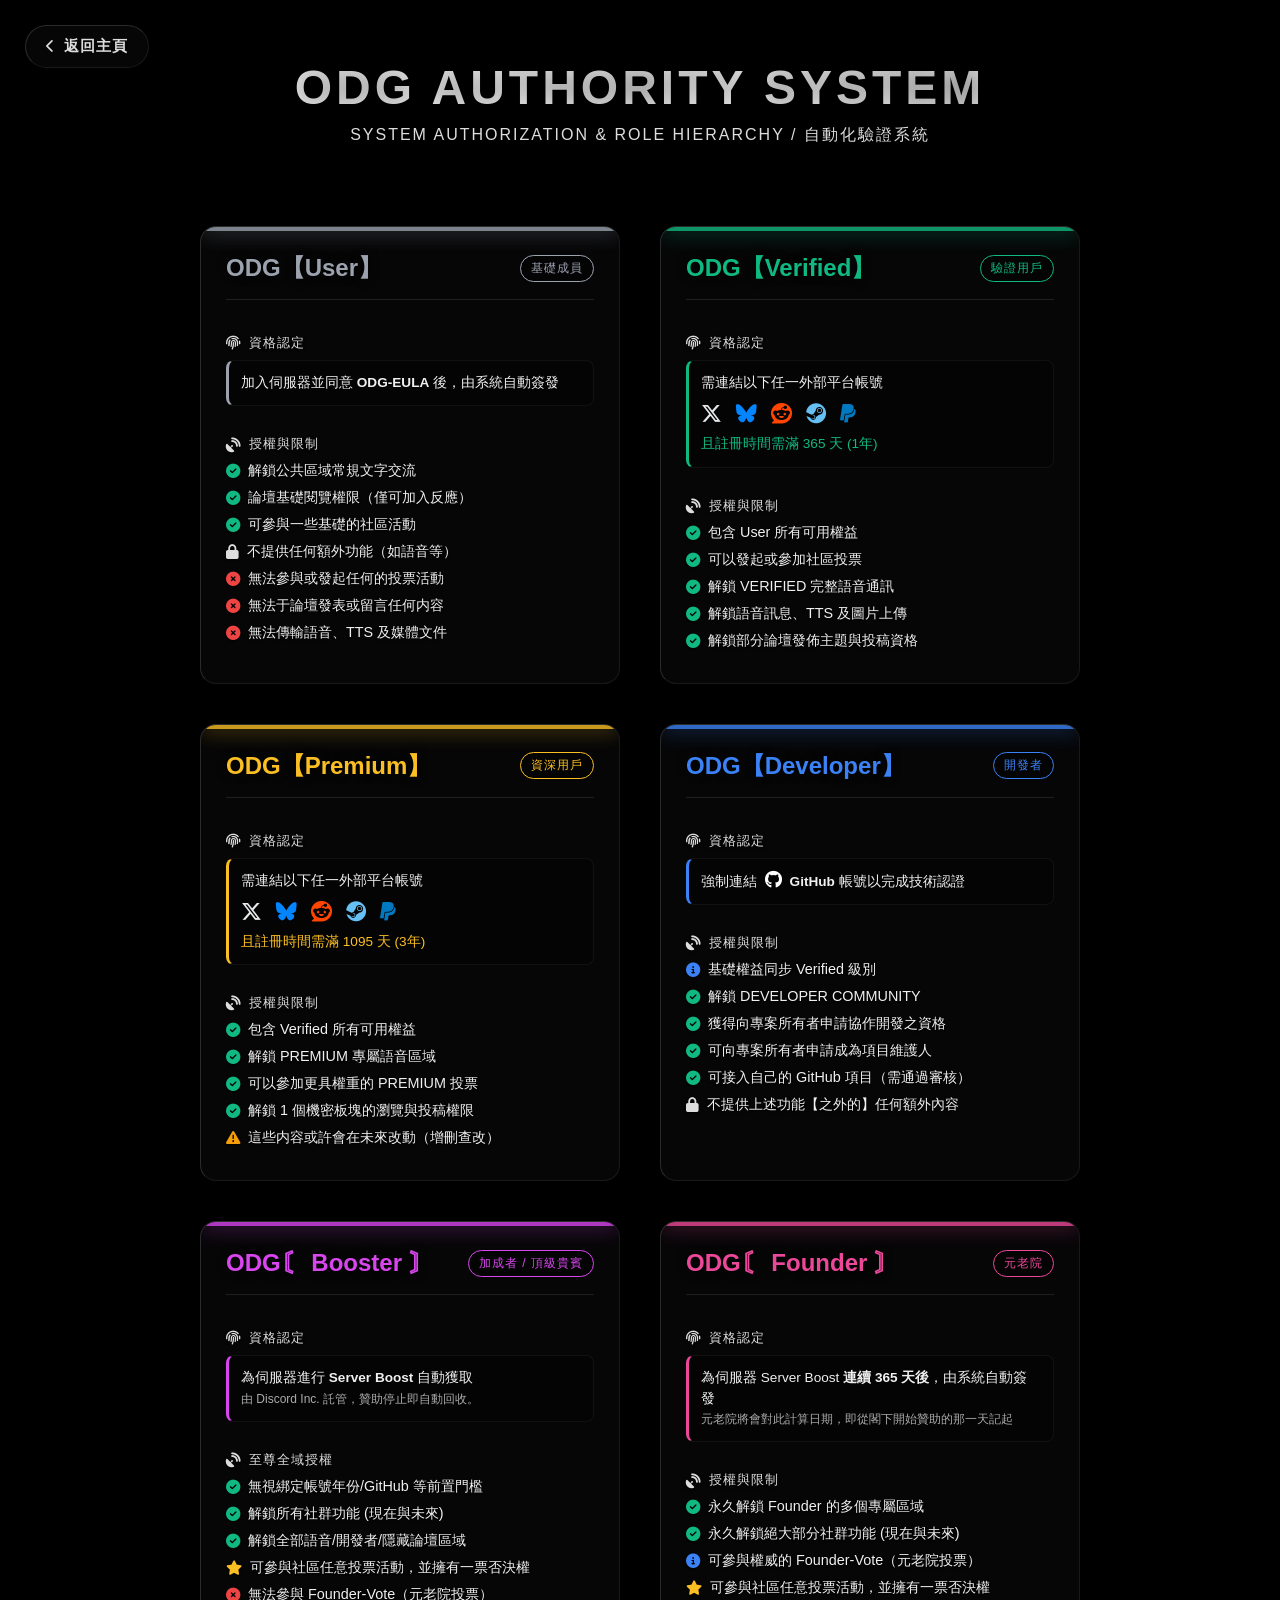
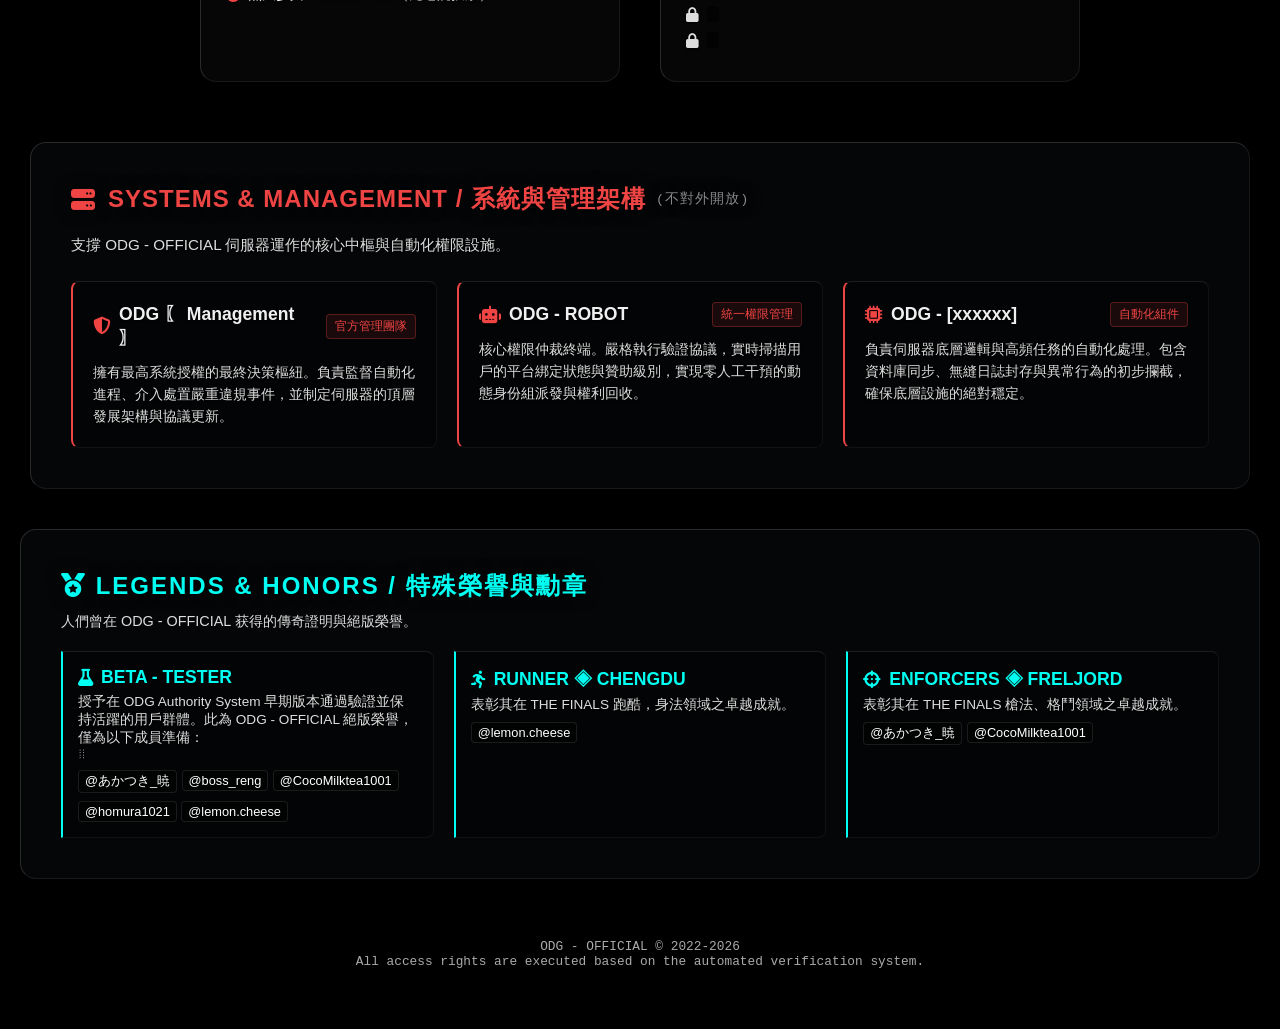
==== roles/index.html @ 76874ae3 "rename" ====
<!DOCTYPE html>
<html lang="zh-TW">
<head>
    <meta charset="UTF-8">
    <meta name="viewport" content="width=device-width, initial-scale=1.0">
    <title>ODG-OFFICIAL | 身份組與權限系統</title>
    <link href="https://cdnjs.cloudflare.com/ajax/libs/font-awesome/6.5.2/css/all.min.css" rel="stylesheet">
    <link rel="stylesheet" href="style.css">
</head>
<body oncontextmenu="return false;" oncopy="return false;" onselectstart="return false;" ondragstart="return false;">

    <a href="index.html" class="glass-back-btn">
        <i class="fas fa-chevron-left"></i>
        <span>返回主頁</span>
    </a>

    <div class="header">
        <h1>ODG Authority System</h1>
        <p>System Authorization & Role Hierarchy / 自動化驗證系統</p>
    </div>

    <div class="carousel-wrapper">
        <div class="roles-container" id="rolesContainer">
            
            <div class="role-card" style="--theme-color: var(--c-user);">
                <div class="card-header">
                    <div class="role-name">ODG【User】</div>
                    <div class="role-badge">基礎成員</div>
                </div>
                <div class="section-title"><i class="fas fa-fingerprint"></i> 資格認定</div>
                <div class="auth-box">
                    加入伺服器並同意 <strong>ODG-EULA</strong> 後，由系統自動簽發
                </div>
                <div class="section-title"><i class="fas fa-satellite-dish"></i> 授權與限制</div>
                <ul class="feature-list">
                    <li><i class="fas fa-check-circle"></i> 解鎖公共區域常規文字交流</li>
                    <li><i class="fas fa-check-circle"></i> 論壇基礎閱覽權限（僅可加入反應）</li>
                    <li><i class="fas fa-check-circle"></i> 可參與一些基礎的社區活動</li>
                    <li><i class="fas fa-lock"></i> 不提供任何額外功能（如語音等）</li>
                    <li><i class="fas fa-times-circle"></i> 無法參與或發起任何的投票活動</li>
                    <li><i class="fas fa-times-circle"></i> 無法于論壇發表或留言任何内容</li>
                    <li><i class="fas fa-times-circle"></i> 無法傳輸語音、TTS 及媒體文件</li>
                </ul>
            </div>

            <div class="role-card" style="--theme-color: var(--c-verified);">
                <div class="card-header">
                    <div class="role-name">ODG【Verified】</div>
                    <div class="role-badge">驗證用戶</div>
                </div>
                <div class="section-title"><i class="fas fa-fingerprint"></i> 資格認定</div>
                <div class="auth-box">
                    需連結以下任一外部平台帳號
                    <div class="brand-icons">
                        <i class="fa-brands fa-x-twitter" style="color: #e7e9ea;" title="X (Twitter)"></i>
                        <i class="fa-brands fa-bluesky" style="color: #0285FF;" title="Bluesky"></i>
                        <i class="fa-brands fa-reddit" style="color: #FF4500;" title="Reddit"></i>
                        <i class="fa-brands fa-steam" style="color: #66c0f4;" title="Steam"></i>
                        <i class="fa-brands fa-paypal" style="color: #0079C1;" title="PayPal"></i>
                    </div>
                    <span style="color:var(--theme-color);">且註冊時間需滿 365 天 (1年)</span>
                </div>
                <div class="section-title"><i class="fas fa-satellite-dish"></i> 授權與限制</div>
                <ul class="feature-list">
                    <li><i class="fas fa-check-circle"></i> 包含 User 所有可用權益</li>
                    <li><i class="fas fa-check-circle"></i> 可以發起或參加社區投票</li>
                    <li><i class="fas fa-check-circle"></i> 解鎖 VERIFIED 完整語音通訊</li>                    
                    <li><i class="fas fa-check-circle"></i> 解鎖語音訊息、TTS 及圖片上傳</li>                    
                    <li><i class="fas fa-check-circle"></i> 解鎖部分論壇發佈主題與投稿資格</li>
                </ul>
            </div>

            <div class="role-card" style="--theme-color: var(--c-premium);">
                <div class="card-header">
                    <div class="role-name">ODG【Premium】</div>
                    <div class="role-badge">資深用戶</div>
                </div>
                <div class="section-title"><i class="fas fa-fingerprint"></i> 資格認定</div>
                <div class="auth-box">
                    需連結以下任一外部平台帳號
                    <div class="brand-icons">
                        <i class="fa-brands fa-x-twitter" style="color: #e7e9ea;" title="X (Twitter)"></i>
                        <i class="fa-brands fa-bluesky" style="color: #0285FF;" title="Bluesky"></i>
                        <i class="fa-brands fa-reddit" style="color: #FF4500;" title="Reddit"></i>
                        <i class="fa-brands fa-steam" style="color: #66c0f4;" title="Steam"></i>
                        <i class="fa-brands fa-paypal" style="color: #0079C1;" title="PayPal"></i>
                    </div>
                    <span style="color:var(--theme-color);">且註冊時間需滿 1095 天 (3年)</span>
                </div>
                <div class="section-title"><i class="fas fa-satellite-dish"></i> 授權與限制</div>
                <ul class="feature-list">
                    <li><i class="fas fa-check-circle"></i> 包含 Verified 所有可用權益</li>
                    <li><i class="fas fa-check-circle"></i> 解鎖 PREMIUM 專屬語音區域</li>
                    <li><i class="fas fa-check-circle"></i> 可以參加更具權重的 PREMIUM 投票</li>
                    <li><i class="fas fa-check-circle"></i> 解鎖 1 個機密板塊的瀏覽與投稿權限</li>
                    <li><i class="fas fa-exclamation-triangle"></i> 這些内容或許會在未來改動（增刪查改）</li>
                </ul>
            </div>

            <div class="role-card" style="--theme-color: var(--c-dev);">
                <div class="card-header">
                    <div class="role-name">ODG【Developer】</div>
                    <div class="role-badge">開發者</div>
                </div>
                <div class="section-title"><i class="fas fa-fingerprint"></i> 資格認定</div>
                <div class="auth-box">
                    強制連結 <i class="fa-brands fa-github" style="color: #ffffff; font-size: 1.1rem; margin: 0 4px;"></i> <strong>GitHub</strong> 帳號以完成技術認證
                </div>
                <div class="section-title"><i class="fas fa-satellite-dish"></i> 授權與限制</div>
                <ul class="feature-list">
                    <li><i class="fas fa-info-circle"></i> 基礎權益同步 Verified 級別</li>
                    <li><i class="fas fa-check-circle"></i> 解鎖 DEVELOPER COMMUNITY</li>
                    <li><i class="fas fa-check-circle"></i> 獲得向專案所有者申請協作開發之資格</li>
                    <li><i class="fas fa-check-circle"></i> 可向專案所有者申請成為項目維護人</li>
                    <li><i class="fas fa-check-circle"></i> 可接入自己的 GitHub 項目（需通過審核）</li>
                    <li><i class="fas fa-lock"></i> 不提供上述功能【之外的】任何額外內容</li>
                </ul>
            </div>

            <div class="role-card" style="--theme-color: var(--c-booster);">
                <div class="card-header">
                    <div class="role-name">ODG〘 Booster 〙</div>
                    <div class="role-badge">加成者 / 頂級貴賓</div>
                </div>
                <div class="section-title"><i class="fas fa-fingerprint"></i> 資格認定</div>
                <div class="auth-box">
                    為伺服器進行 <strong>Server Boost</strong> 自動獲取<br>
                    <span style="font-size:0.75rem; color:#aaa;">由 Discord Inc. 託管，贊助停止即自動回收。</span>
                </div>
                <div class="section-title"><i class="fas fa-satellite-dish"></i> 至尊全域授權</div>
                <ul class="feature-list">
                    <li><i class="fas fa-check-circle"></i> 無視綁定帳號年份/GitHub 等前置門檻</li>
                    <li><i class="fas fa-check-circle"></i> 解鎖所有社群功能 (現在與未來)</li>
                    <li><i class="fas fa-check-circle"></i> 解鎖全部語音/開發者/隱藏論壇區域</li>
                    <li><i class="fas fa-star"></i> 可參與社區任意投票活動，並擁有一票否決權</li>
                    <li><i class="fas fa-times-circle"></i> 無法參與 Founder-Vote（元老院投票）</li>
                </ul>
            </div>

            <div class="role-card" style="--theme-color: var(--c-insider);">
                <div class="card-header">
                    <div class="role-name">ODG〘 Founder 〙</div>
                    <div class="role-badge">元老院</div>
                </div>
                <div class="section-title"><i class="fas fa-fingerprint"></i> 資格認定</div>
                <div class="auth-box">
                    為伺服器 Server Boost <strong>連續 365 天後</strong>，由系統自動簽發<br>
                    <span style="font-size:0.75rem; color:#aaa;">元老院將會對此計算日期，即從閣下開始贊助的那一天記起</span>
                </div>
                <div class="section-title"><i class="fas fa-satellite-dish"></i> 授權與限制</div>
                <ul class="feature-list">
                    <li><i class="fas fa-check-circle"></i> 永久解鎖 Founder 的多個專屬區域</li>                    
                    <li><i class="fas fa-check-circle"></i> 永久解鎖絕大部分社群功能 (現在與未來)</li>
                    <li><i class="fas fa-info-circle"></i> 可參與權威的 Founder-Vote（元老院投票）</li>
                    <li><i class="fas fa-star"></i> 可參與社區任意投票活動，並擁有一票否決權</li>
                    <li><i class="fas fa-lock"></i> <span class="scramble-text"></span></li>
                    <li><i class="fas fa-lock"></i> <span class="scramble-text" style="animation-delay: -0.15s;"></span></li>
                </ul>
            </div>

        </div>
    </div>

    <div class="mgmt-card-wrapper">
        <div class="mgmt-standalone-card">
            <h2 class="mgmt-card-title">
                <i class="fas fa-server"></i> SYSTEMS & MANAGEMENT / 系統與管理架構 <span class="private-tag">(不對外開放)</span>
            </h2>
            <p class="mgmt-subtitle">支撐 ODG - OFFICIAL 伺服器運作的核心中樞與自動化權限設施。</p>

            <div class="mgmt-grid">

                <div class="mgmt-subcard">
                    <div class="mgmt-subcard-header">
                        <div class="mgmt-subcard-title"><i class="fas fa-shield-alt"></i> ODG 〖 Management 〗</div>
                        <div class="mgmt-subcard-badge">官方管理團隊</div>
                    </div>
                    <div class="mgmt-subcard-desc">擁有最高系統授權的最終決策樞紐。負責監督自動化進程、介入處置嚴重違規事件，並制定伺服器的頂層發展架構與協議更新。</div>
                </div>                

                <div class="mgmt-subcard">
                    <div class="mgmt-subcard-header">
                        <div class="mgmt-subcard-title"><i class="fas fa-robot"></i> ODG - ROBOT</div>
                        <div class="mgmt-subcard-badge">統一權限管理</div>
                    </div>
                    <div class="mgmt-subcard-desc">核心權限仲裁終端。嚴格執行驗證協議，實時掃描用戶的平台綁定狀態與贊助級別，實現零人工干預的動態身份組派發與權利回收。</div>
                </div>                
                
                <div class="mgmt-subcard">
                    <div class="mgmt-subcard-header">
                        <div class="mgmt-subcard-title"><i class="fas fa-microchip"></i> ODG - [xxxxxx]</div>
                        <div class="mgmt-subcard-badge">自動化組件</div>
                    </div>
                    <div class="mgmt-subcard-desc">負責伺服器底層邏輯與高頻任務的自動化處理。包含資料庫同步、無縫日誌封存與異常行為的初步攔截，確保底層設施的絕對穩定。</div>
                </div>
                
            </div>
        </div>
    </div>

    <div class="honors-section" id="honorsSection">
        <h2 class="honors-title">
            <i class="fas fa-medal"></i> Legends & Honors / 特殊榮譽與勳章
        </h2>
        <p class="honors-subtitle">人們曾在 ODG - OFFICIAL 获得的傳奇證明與絕版榮譽。</p>
        
        <div class="honors-grid">
            <div class="honor-card">
                <div class="honor-name"><i class="fas fa-flask"></i> BETA - TESTER</div>
                <div class="honor-desc">授予在 ODG Authority System 早期版本通過驗證並保持活躍的用戶群體。此為 ODG - OFFICIAL 絕版榮譽，僅為以下成員準備：</div>
                <div class="honor-desc">⠀</div>                
                <div class="honor-owner">@あかつき_暁</div>
                <div class="honor-owner">@boss_reng</div>
                <div class="honor-owner">@CocoMilktea1001</div>                                
                <div class="honor-owner">@homura1021</div>
                <div class="honor-owner">@lemon.cheese</div>              
            </div>
            <div class="honor-card">
                <div class="honor-name"><i class="fas fa-running"></i> RUNNER ◈ CHENGDU</div>
                <div class="honor-desc">表彰其在 THE FINALS 跑酷，身法領域之卓越成就。</div>                
                <div class="honor-owner">@lemon.cheese</div>
            </div>
            <div class="honor-card">
                <div class="honor-name"><i class="fas fa-crosshairs"></i> ENFORCERS ◈ FRELJORD</div>
                <div class="honor-desc">表彰其在 THE FINALS 槍法、格鬥領域之卓越成就。</div>            
                <div class="honor-owner">@あかつき_暁</div>                
                <div class="honor-owner">@CocoMilktea1001</div>
            </div>
        </div>
    </div>

    <div class="footer" id="footerSection">
        ODG - OFFICIAL &copy; 2022-2026<br>
        All access rights are executed based on the automated verification system.
    </div>

    <script src="script.js"></script>
</body>
</html>
---- roles/style.css ----
:root {
    /* 基礎背景與毛玻璃參數 */
    --bg-base: transparent; 
    --glass-bg: rgba(20, 20, 25, 0.3); 
    --glass-border: rgba(255, 255, 255, 0.08); 
    --glass-highlight: rgba(255, 255, 255, 0.15);
    
    /* 文字與角色主題色 */
    --text-main: #f0f0f0;
    --text-muted: #ddd; 
    --c-user: #9ca3af;
    --c-verified: #10b981;
    --c-premium: #fbbf24;
    --c-dev: #3b82f6;
    --c-insider: #ec4899;
    --c-booster: #d946ef;
    --c-mgmt: #ef4444;
    --c-honor: #00fff2;
}

/* ==============================
   全局重置與基礎設定
   ============================== */
* { 
    box-sizing: border-box; 
    margin: 0; 
    padding: 0; 
}

body {
    background-color: #000; 
    color: var(--text-main);
    font-family: 'Segoe UI', 'Roboto', 'Helvetica Neue', sans-serif;
    min-height: 100vh;
    overflow-x: hidden;
    overflow-y: auto; 
    padding: 60px 20px;
    position: relative; 
    
    /* === 新增：禁止網頁文字被反白選取 === */
    -webkit-user-select: none; /* Safari */
    -moz-user-select: none;    /* Firefox */
    -ms-user-select: none;     /* IE/Edge */
    user-select: none;         /* 標準語法 */
}

/* ==============================
   背景模糊與遮罩
   ============================== */
body::before {
    content: '';
    position: fixed;
    top: -5%; 
    left: -5%; 
    width: 110%; 
    height: 110%; 
    background-image: url('background.png'); 
    background-size: cover;
    background-position: center;
    background-repeat: no-repeat;
    z-index: -2;
    filter: blur(90px); 
    transform: scale(1.1); 
}

body::after {
    content: '';
    position: fixed;
    top: 0; 
    left: 0; 
    width: 100%; 
    height: 100%;
    background: rgba(0, 0, 0, 0.4); 
    z-index: -1;
}

/* ==============================
   頂部標題區塊
   ============================== */
.header { 
    text-align: center; 
    margin-bottom: 60px; 
    position: relative;
    z-index: 10;
}

.header h1 { 
    font-size: 3rem; 
    font-weight: 900; 
    letter-spacing: 4px; 
    text-transform: uppercase; 
    background: linear-gradient(90deg, #fff, #ddd); 
    -webkit-background-clip: text; 
    -webkit-text-fill-color: transparent; 
    margin-bottom: 10px; 
    text-shadow: 0 0 30px rgba(0, 0, 0, 0.8); 
}

.header p { 
    color: var(--text-muted); 
    font-size: 1rem; 
    letter-spacing: 2px; 
    text-transform: uppercase; 
    text-shadow: 0 2px 4px rgba(0, 0, 0, 0.8); 
}

/* ==============================
   卡片列表容器
   ============================== */
.carousel-wrapper {
    position: relative;
    max-width: 1400px;
    margin: 0 auto 40px auto;
    z-index: 10;
}

.scroll-hint {
    display: none; 
}

.roles-container {
    display: flex; 
    flex-wrap: wrap; 
    justify-content: center; 
    gap: 40px; 
    padding: 20px 10px; 
}

/* ==============================
   單一角色卡片設計
   ============================== */
.role-card {
    width: 100%;
    max-width: 420px; 
    background: var(--glass-bg); 
    backdrop-filter: blur(20px); 
    -webkit-backdrop-filter: blur(20px);
    border: 1px solid var(--glass-border); 
    border-top: 1px solid var(--glass-highlight); 
    border-left: 1px solid var(--glass-highlight);
    border-radius: 16px; 
    padding: 25px; 
    position: relative; 
    display: flex; 
    flex-direction: column;
    transition: transform 0.3s ease, box-shadow 0.3s ease, border-color 0.3s ease;
    overflow: hidden; /* 新增：裁切溢出的邊緣，適配圓角 */
}

.role-card::before {
    content: ''; 
    position: absolute; 
    top: 0; 
    left: 0; 
    right: 0; 
    height: 4px;
    background: var(--theme-color); 
    box-shadow: 0 0 20px var(--theme-color); 
    opacity: 0.8; 
    transition: opacity 0.3s;
}

.role-card:hover { 
    transform: translateY(-8px); 
    border-color: rgba(255, 255, 255, 0.2); 
    box-shadow: 0 15px 35px rgba(0, 0, 0, 0.6), 0 0 20px calc(var(--theme-color) - 70%); 
}

.role-card:hover::before { 
    opacity: 1; 
}

/* ==============================
   卡片內部排版與文字
   ============================== */
.card-header { 
    display: flex; 
    justify-content: space-between; 
    align-items: center; 
    margin-bottom: 20px; 
    padding-bottom: 15px; 
    border-bottom: 1px solid rgba(255, 255, 255, 0.1); 
}

.role-name { 
    font-size: 1.5rem; 
    font-weight: 800; 
    color: var(--theme-color); 
    text-shadow: 0 0 10px rgba(0, 0, 0, 0.8); 
    white-space: nowrap; 
}

.role-badge { 
    font-size: 0.75rem; 
    padding: 4px 10px; 
    border-radius: 20px; 
    background: rgba(0, 0, 0, 0.3); 
    border: 1px solid var(--theme-color); 
    color: var(--theme-color); 
    letter-spacing: 1px; 
    white-space: nowrap; 
}

.section-title { 
    font-size: 0.8rem; 
    color: var(--text-muted); 
    text-transform: uppercase; 
    letter-spacing: 1px; 
    margin: 15px 0 8px 0; 
    display: flex; 
    align-items: center; 
    text-shadow: 0 1px 3px rgba(0, 0, 0, 0.8); 
}

.section-title i { 
    margin-right: 8px; 
    font-size: 0.9rem; 
}

.auth-box { 
    background: rgba(0, 0, 0, 0.2); 
    border: 1px solid rgba(255, 255, 255, 0.05); 
    border-radius: 8px; 
    padding: 12px; 
    font-size: 0.85rem; 
    border-left: 3px solid var(--theme-color); 
    margin-bottom: 15px; 
    box-shadow: inset 0 0 15px rgba(0, 0, 0, 0.3); 
    line-height: 1.5; 
}

.brand-icons { 
    display: flex; 
    gap: 14px; 
    margin: 10px 0; 
    font-size: 1.3rem; 
}

.feature-list { 
    list-style: none; 
    flex-grow: 1; 
}

.feature-list li { 
    font-size: 0.9rem; 
    margin-bottom: 8px; 
    display: flex; 
    align-items: flex-start; 
    text-shadow: 0 1px 2px rgba(0, 0, 0, 0.8); 
    word-break: keep-all; 
}

.feature-list li i.fa-check-circle { color: var(--c-verified); margin-right: 8px; margin-top: 3px;} /* 綠色勾勾 */
.feature-list li i.fa-lock { color: var(--text-muted); margin-right: 8px; margin-top: 3px;}         /* 灰色鎖頭 */
.feature-list li i.fa-times-circle { color: var(--c-mgmt); margin-right: 8px; margin-top: 3px;}     /* 紅色叉叉 */
.feature-list li i.fa-exclamation-triangle { color: #f59e0b; margin-right: 8px; margin-top: 3px;}    /* 黃色警告三角 */
.feature-list li i.fa-info-circle { color: #3b82f6; margin-right: 8px; margin-top: 3px;}             /* 藍色資訊圓形 */
.feature-list li i.fa-exclamation-circle { color: #f97316; margin-right: 8px; margin-top: 3px;}      /* 橘色驚嘆圓形 */
.feature-list li i.fa-star { color: #fbbf24; margin-right: 8px; margin-top: 3px;}                   /* 金色星星 */
.feature-list li i.fa-minus-circle { color: #9ca3af; margin-right: 8px; margin-top: 3px;}            /* 灰色減號圓形 */
.feature-list li i.fa-circle { 
    color: var(--text-muted); 
    margin-right: 8px; 
    margin-top: 6px;
    font-size: 0.5rem;
}

/* 亂碼特效 */
@keyframes scramble { 
    0% { content: "0x8F!#$9&k#@A#"; } 
    15% { content: "10010111010110"; } 
    30% { content: "█▓▒░█▓▒░█▓▒░█▓"; } 
    45% { content: "E#R$R%O^R!!_XX"; } 
    60% { content: "xX_!@#_%$01x?&"; } 
    75% { content: "10x0x1x0x11011"; } 
    90% { content: "##$$%%^^&&**!!"; } 
    100% { content: "0x8F!#$9&k#@A#"; } 
}

.scramble-text::after { 
    content: ""; 
    animation: scramble 0.3s infinite linear; 
    font-family: monospace; 
    letter-spacing: 2px; 
    color: var(--theme-color); 
    background: rgba(0, 0, 0, 0.6); 
    padding: 0 6px; 
    border-radius: 4px; 
    text-shadow: 0 0 10px var(--theme-color); 
    user-select: none; 
}

/* ==============================
   獨立管理架構卡片 (置於榮譽區上方)
   ============================== */
.mgmt-card-wrapper {
    max-width: 1400px;
    margin: 0 auto 40px auto;
    padding: 0 10px;
    z-index: 10;
    position: relative;
}

.mgmt-standalone-card {
    background: rgba(15, 20, 25, 0.3);
    backdrop-filter: blur(30px);
    -webkit-backdrop-filter: blur(30px);
    border: 1px solid var(--glass-border);
    border-top: 1px solid var(--glass-highlight);
    border-left: 1px solid var(--glass-highlight);
    box-shadow: 0 15px 50px 0 rgba(0, 0, 0, 0.4);
    border-radius: 16px;
    padding: 40px;
}

.mgmt-card-title {
    color: var(--c-mgmt);
    font-size: 1.5rem;
    margin-bottom: 20px;
    display: flex;
    align-items: center;
    letter-spacing: 1px;
    text-shadow: 0 0 15px rgba(0, 0, 0, 0.8);
}

.mgmt-card-title i {
    margin-right: 12px;
}

.private-tag {
    font-size: 0.85rem;
    color: #888;
    margin-left: 10px;
    font-weight: normal;
    font-family: monospace;
}

/* ==============================
   管理架構內部：大卡套小卡排版
   ============================== */
.mgmt-subtitle {
    color: var(--text-muted);
    font-size: 0.95rem;
    margin-bottom: 25px;
    text-shadow: 0 1px 2px rgba(0, 0, 0, 0.8);
}

.mgmt-grid {
    display: grid;
    grid-template-columns: repeat(auto-fit, minmax(280px, 1fr));
    gap: 20px;
}

.mgmt-subcard {
    background: rgba(0, 0, 0, 0.2);
    border: 1px solid rgba(255, 255, 255, 0.05);
    border-top: 1px solid rgba(255, 255, 255, 0.1);
    border-left: 2px solid var(--c-mgmt);
    padding: 20px;
    border-radius: 8px;
    transition: all 0.2s ease;
    overflow: hidden; /* 新增：裁切溢出的邊緣，適配圓角 */
}

.mgmt-subcard:hover {
    transform: translateY(-3px);
    background: rgba(0, 0, 0, 0.4);
    box-shadow: 0 8px 20px rgba(0, 0, 0, 0.4);
}

/* 新增的卡片頭部對齊屬性 */
.mgmt-subcard-header {
    display: flex;
    justify-content: space-between;
    align-items: center;
    margin-bottom: 12px;
}

.mgmt-subcard-title {
    color: var(--text-main);
    font-weight: bold;
    font-size: 1.1rem;
    display: flex;
    align-items: center;
    text-shadow: 0 1px 2px rgba(0, 0, 0, 0.8);
}

.mgmt-subcard-title i {
    margin-right: 8px;
    color: var(--c-mgmt);
}

.mgmt-subcard-badge {
    font-size: 0.75rem;
    color: var(--c-mgmt);
    background: rgba(239, 68, 68, 0.1);
    padding: 3px 8px;
    border-radius: 4px;
    border: 1px solid rgba(239, 68, 68, 0.3);
    font-family: monospace;
    white-space: nowrap;
    margin-left: 10px;
}

.mgmt-subcard-desc {
    font-size: 0.85rem;
    color: #ddd;
    line-height: 1.6;
    text-shadow: 0 1px 2px rgba(0, 0, 0, 0.8);
}

/* ==============================
   底部特殊榮譽區
   ============================== */
.honors-section { 
    position: relative;
    z-index: 10;
    max-width: 1400px;
    margin: 0 auto 40px auto; 
    background: rgba(15, 20, 25, 0.3); 
    backdrop-filter: blur(30px); 
    -webkit-backdrop-filter: blur(30px); 
    border: 1px solid var(--glass-border); 
    border-top: 1px solid var(--glass-highlight); 
    border-left: 1px solid var(--glass-highlight); 
    box-shadow: 0 15px 50px 0 rgba(0, 0, 0, 0.4); 
    border-radius: 16px; 
    padding: 40px; 
}

.honors-title { 
    color: var(--c-honor); 
    font-size: 1.5rem; 
    margin-bottom: 10px; 
    text-transform: uppercase; 
    letter-spacing: 2px; 
    text-shadow: 0 0 15px rgba(0, 0, 0, 0.8); 
}

.honors-subtitle { 
    color: var(--text-muted); 
    font-size: 0.9rem; 
}

.honors-grid { 
    display: grid; 
    grid-template-columns: repeat(auto-fit, minmax(280px, 1fr)); 
    gap: 20px; 
    margin-top: 20px; 
}

.honor-card { 
    background: rgba(0, 0, 0, 0.2); 
    border: 1px solid rgba(255, 255, 255, 0.05); 
    border-top: 1px solid rgba(255, 255, 255, 0.1); 
    border-left: 2px solid var(--c-honor); 
    padding: 15px; 
    border-radius: 0 8px 8px 0; 
    transition: all 0.2s; 
    overflow: hidden; /* 新增：裁切溢出的邊緣，適配圓角 */
}

.honor-card:hover { 
    transform: translateX(5px); 
    background: rgba(0, 0, 0, 0.3); 
}

.honor-name { 
    color: var(--c-honor); 
    font-weight: bold; 
    font-size: 1.1rem; 
    margin-bottom: 5px; 
    display: flex; 
    align-items: center; 
}

.honor-name i { 
    margin-right: 8px; 
}

.honor-desc { 
    font-size: 0.85rem; 
    color: #ddd; 
    text-shadow: 0 1px 2px rgba(0, 0, 0, 0.8);
}

.honor-owner { 
    color: #fff; 
    font-size: 0.8rem; 
    background: rgba(0, 0, 0, 0.5); 
    padding: 2px 6px; 
    border-radius: 4px; 
    margin-top: 8px; 
    display: inline-block; 
    border: 1px solid rgba(255, 255, 255, 0.1);
}

/* ==============================
   頁尾
   ============================== */
.footer { 
    position: relative;
    z-index: 10;
    text-align: center; 
    margin-top: 60px; 
    color: #aaa; 
    font-size: 0.8rem; 
    font-family: monospace; 
    text-shadow: 0 1px 2px rgba(0, 0, 0, 0.8); 
}

/* ==============================
   手機端自適應 (Mobile Responsive)
   ============================== */
@media screen and (max-width: 768px) {
    body {
        padding: 30px 15px; 
    }

    .header h1 {
        font-size: 2rem; 
        letter-spacing: 2px;
    }

    .header p {
        font-size: 0.85rem;
    }

    .roles-container {
        gap: 25px; 
        padding: 10px 0;
    }

    .role-card {
        max-width: 100%; 
        padding: 20px 15px; 
    }

    .role-name {
        font-size: 1.3rem;
    }
    
    .mgmt-card-wrapper {
        margin-bottom: 30px;
    }
    
    .mgmt-standalone-card {
        padding: 20px;
    }
    
    .mgmt-card-title {
        font-size: 1.2rem;
        flex-direction: column;
        align-items: flex-start;
        gap: 5px;
    }
    
    .private-tag {
        margin-left: 0;
    }

    .honors-section {
        padding: 25px 15px;
        margin: 20px auto;
    }
}

.glass-back-btn {
    position: fixed; /* 固定在視窗左上角，往下滑也不會消失 */
    top: 25px;
    left: 25px;
    z-index: 1000; /* 確保它在最頂層，不會被背景或卡片擋住 */
    display: flex;
    align-items: center;
    gap: 8px;
    padding: 10px 20px;
    color: var(--text-muted); /* 預設顏色稍微低調一點 */
    text-decoration: none;
    font-size: 0.95rem;
    font-weight: 600;
    letter-spacing: 1px;
    
    /* 核心磨砂玻璃材質 (延用你的變數) */
    background: var(--glass-bg);
    backdrop-filter: blur(20px);
    -webkit-backdrop-filter: blur(20px);
    border: 1px solid var(--glass-border);
    border-top: 1px solid var(--glass-highlight);
    border-left: 1px solid var(--glass-highlight);
    border-radius: 50px; /* 圓角藥丸造型，現代感十足 */
    
    /* 陰影與過渡動畫 */
    box-shadow: 0 4px 15px rgba(0, 0, 0, 0.3);
    transition: all 0.3s cubic-bezier(0.25, 0.8, 0.25, 1);
}

.glass-back-btn i {
    font-size: 0.85rem;
    transition: transform 0.3s ease; /* 為了後面的箭頭滑動動畫做準備 */
}

/* --- 帥氣的懸停互動特效 --- */
.glass-back-btn:hover {
    color: #fff; /* 滑鼠移過去變純白，產生點亮效果 */
    background: rgba(255, 255, 255, 0.1); /* 背景稍微提亮 */
    border-color: rgba(255, 255, 255, 0.25);
    transform: translateY(-2px); /* 整個按鈕微微上浮 */
    box-shadow: 0 8px 25px rgba(0, 0, 0, 0.5), 0 0 15px rgba(255, 255, 255, 0.05); /* 加深陰影，增加立體感 */
}

/* 當滑鼠移上去時，箭頭會往左推一下 (超細節的互動感) */
.glass-back-btn:hover i {
    transform: translateX(-4px);
}

/* ==============================
   手機版適配微調
   ============================== */
@media screen and (max-width: 768px) {
    .glass-back-btn {
        top: 15px;
        left: 15px;
        padding: 8px 16px;
        font-size: 0.85rem;
    }
}
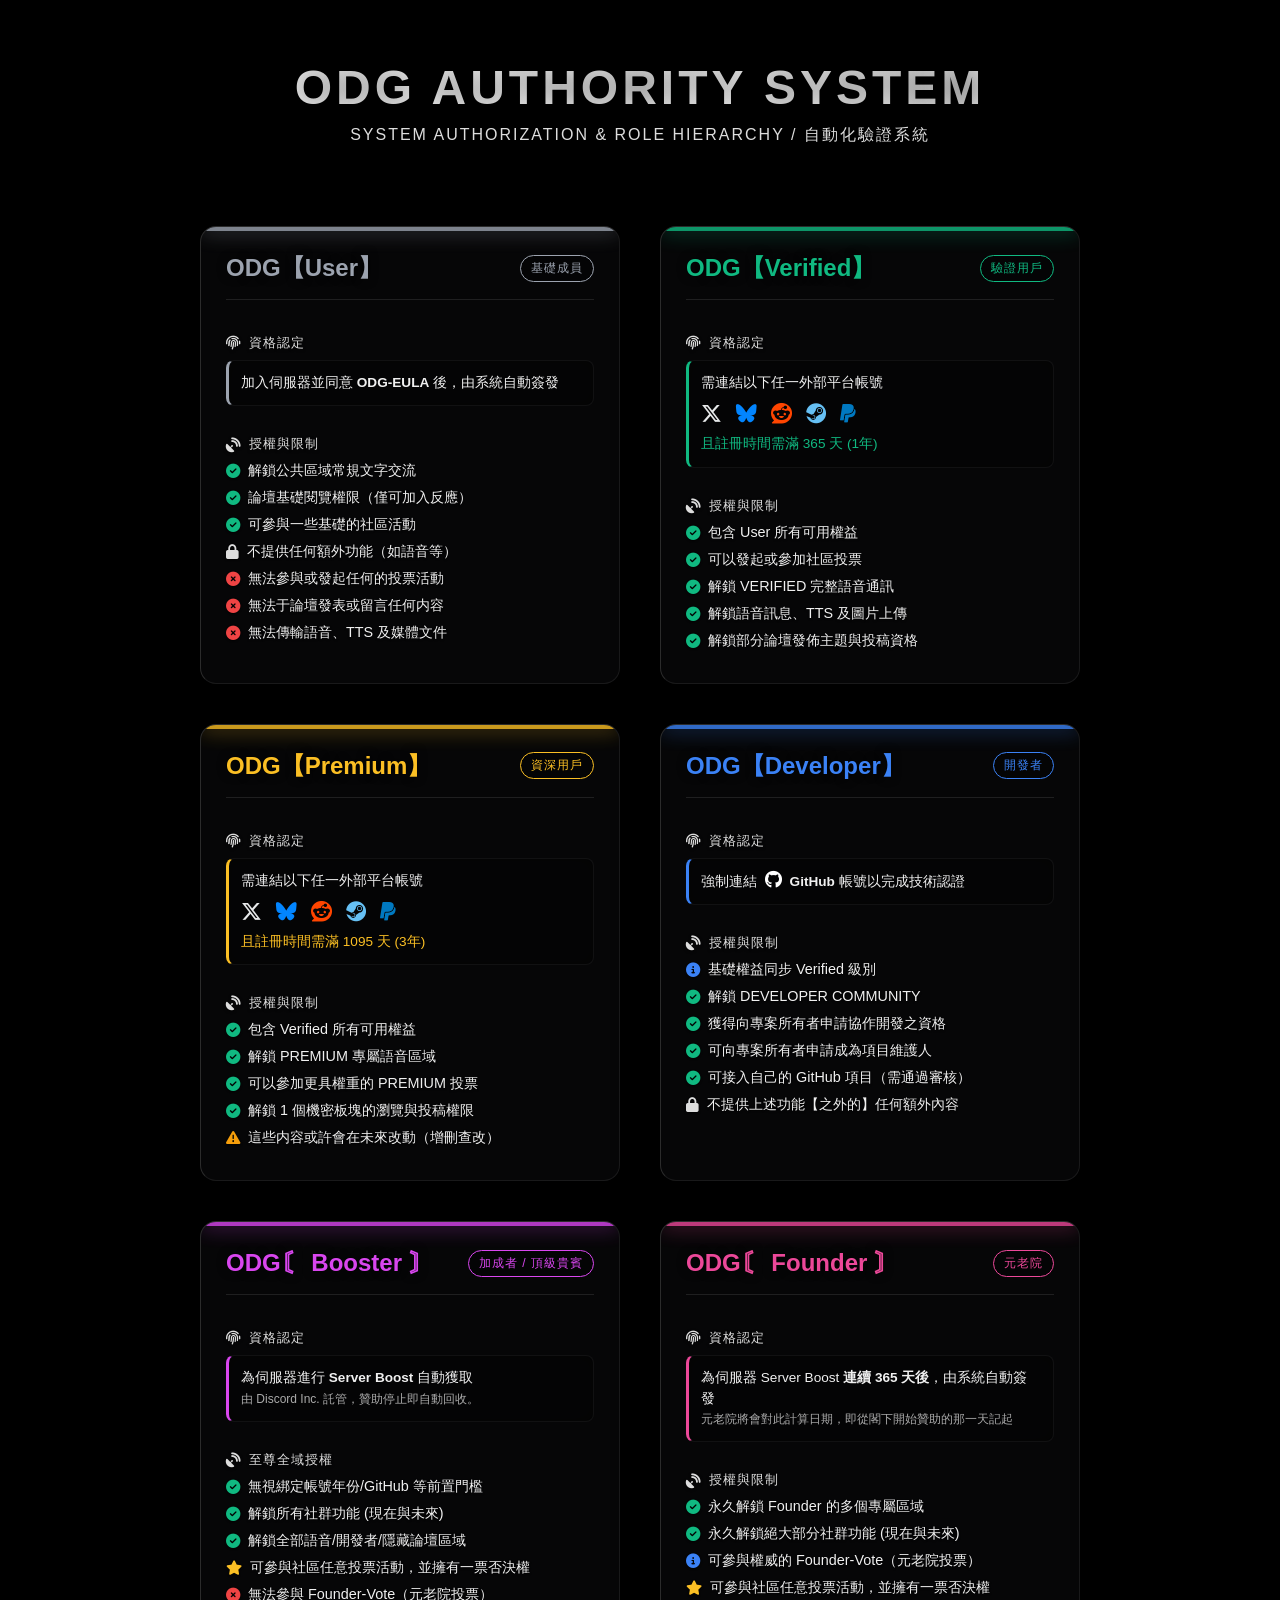
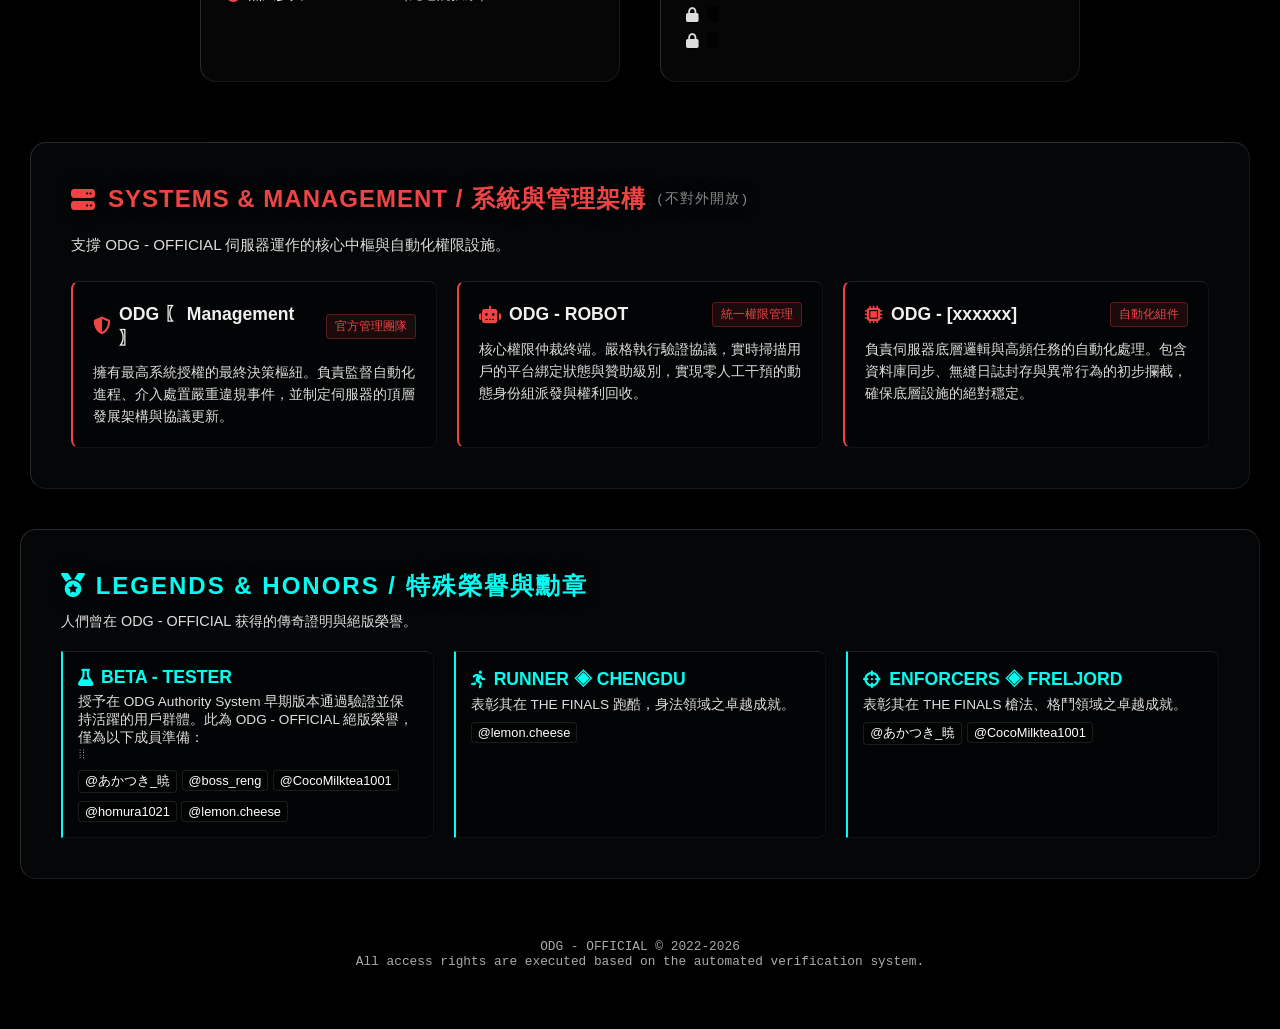
==== commit 0546ef95: "roles update code~~~" ====
--- a/roles/index.html
+++ b/roles/index.html
@@ -6,13 +6,9 @@
     <title>ODG-OFFICIAL | 身份組與權限系統</title>
     <link href="https://cdnjs.cloudflare.com/ajax/libs/font-awesome/6.5.2/css/all.min.css" rel="stylesheet">
     <link rel="stylesheet" href="style.css">
+    <link rel="icon" href="favicon.png" type="image/png">
 </head>
 <body oncontextmenu="return false;" oncopy="return false;" onselectstart="return false;" ondragstart="return false;">
-
-    <a href="index.html" class="glass-back-btn">
-        <i class="fas fa-chevron-left"></i>
-        <span>返回主頁</span>
-    </a>
 
     <div class="header">
         <h1>ODG Authority System</h1>
--- a/roles/style.css
+++ b/roles/style.css
@@ -623,4 +623,42 @@
         padding: 8px 16px;
         font-size: 0.85rem;
     }
+}
+
+/* --- 頁面載入時的淡入動畫 --- */
+
+body {
+    animation: fadeInBackground 1s ease-out forwards;
+}
+
+@keyframes fadeInBackground {
+    from { 
+        opacity: 0; 
+    }
+    to { 
+        opacity: 1; 
+    }
+}
+
+.role-card,
+.mgmt-standalone-card,
+.mgmt-subcard,
+.honors-section,
+.honor-card {
+
+    opacity: 0; 
+    transform: translateY(60px); 
+    
+    animation: floatUpCard 0.8s cubic-bezier(0.2, 0.8, 0.2, 1) forwards;
+}
+
+@keyframes floatUpCard {
+    from {
+        opacity: 0;
+        transform: translateY(60px);
+    }
+    to {
+        opacity: 1;
+        transform: translateY(0);
+    }
 }
